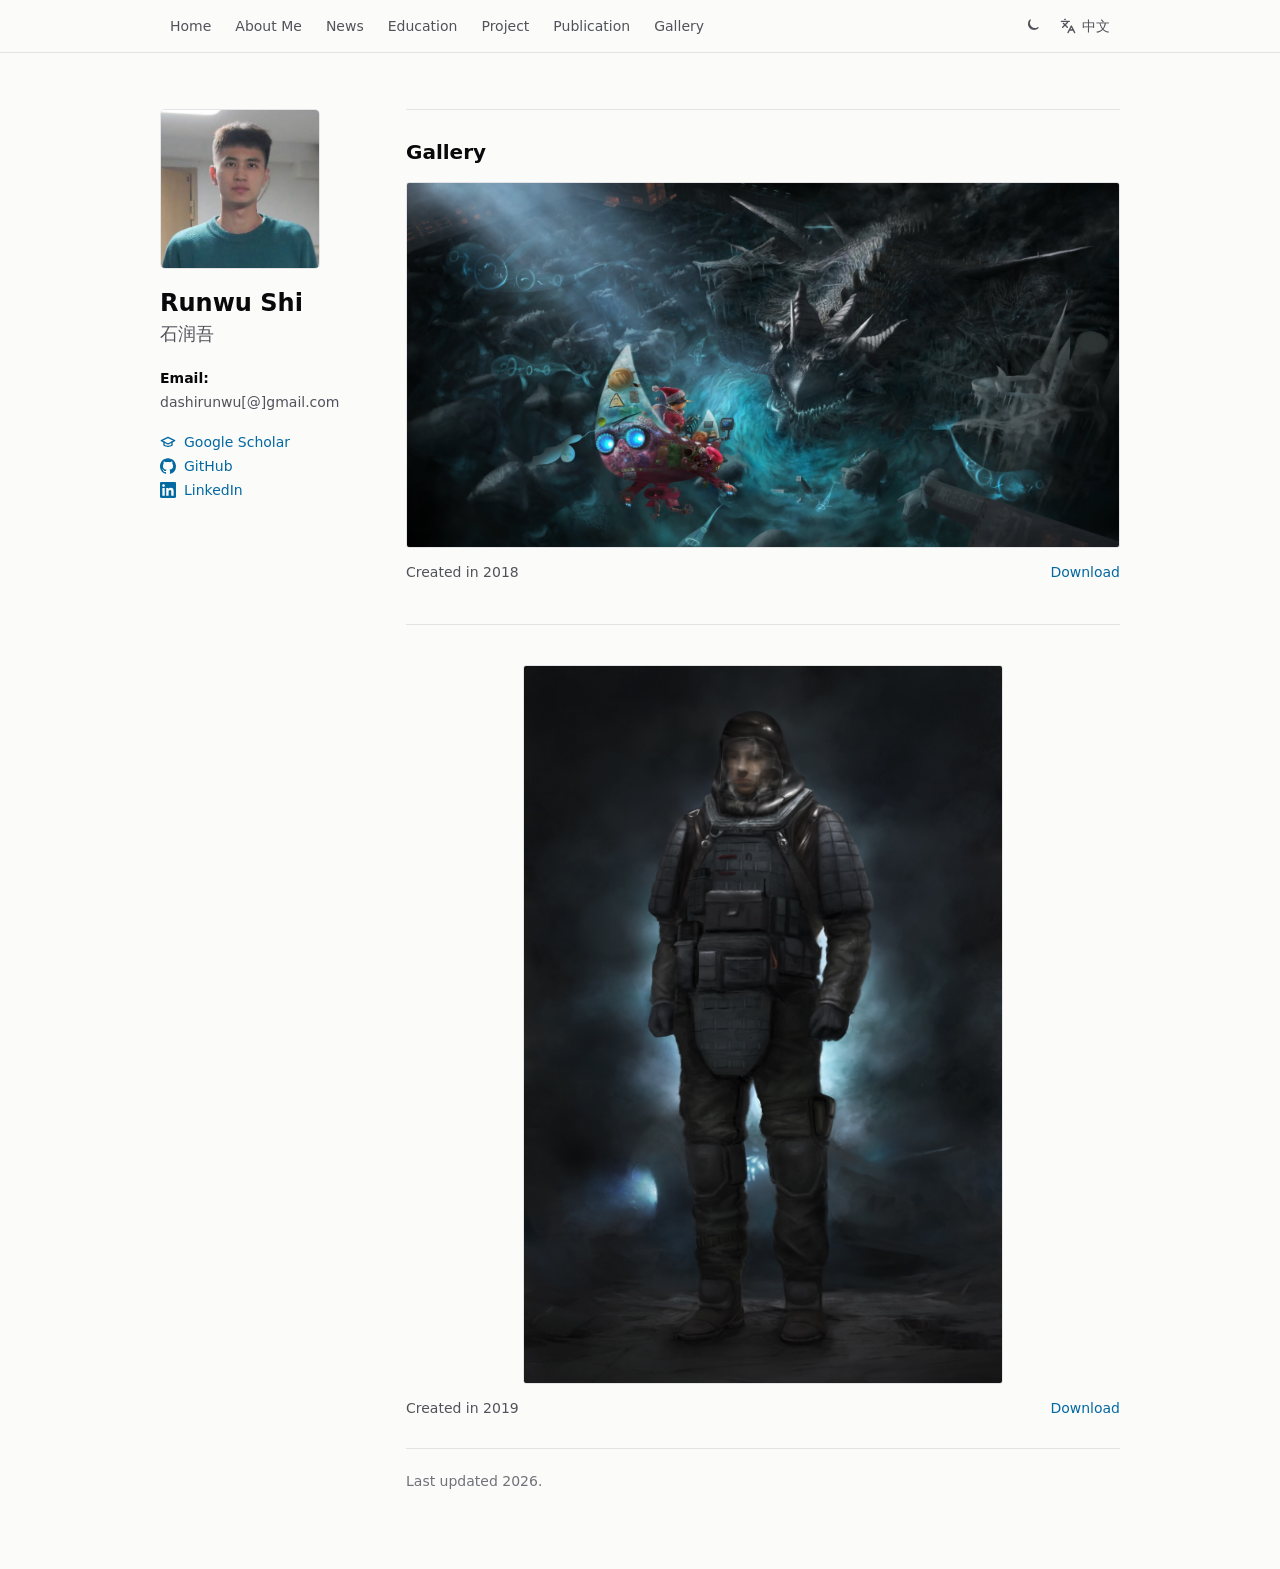
==== gallery.html @ cef799e3 "Add artwork gallery page" ====
<!doctype html>
<html lang="en" data-lang="en">
  <head>
    <meta charset="utf-8" />
    <meta name="viewport" content="width=device-width, initial-scale=1" />
    <title>Gallery | Runwu Shi（石润吾）Home page</title>
    <meta
      name="description"
      content="A gallery of paintings by Runwu Shi."
    />
    <meta property="og:title" content="Gallery | Runwu Shi（石润吾）Home page" />
    <meta property="og:description" content="A gallery of paintings by Runwu Shi." />
    <meta property="og:url" content="https://runwushi.github.io/gallery.html" />
    <meta property="og:type" content="website" />
    <link rel="icon" type="image/png" href="assets/favicon.png" />
    <link rel="apple-touch-icon" href="assets/favicon.png" />
    <link rel="stylesheet" href="styles.css" />
  </head>
  <body>
    <header class="site-header">
      <div class="header-inner">
        <nav class="nav" aria-label="Primary navigation">
          <a href="index.html#top">Home</a>
          <a href="index.html#about">About Me</a>
          <a href="index.html#news">News</a>
          <a href="index.html#education">Education</a>
          <a href="index.html#projects">Project</a>
          <a href="index.html#publications">Publication</a>
          <a href="gallery.html" aria-current="page">Gallery</a>
        </nav>
        <div class="header-actions">
          <button
            class="icon-button"
            id="theme-toggle"
            type="button"
            aria-label="Switch to dark mode"
            title="Switch to dark mode"
          >
            <svg class="moon-icon" aria-hidden="true" viewBox="0 0 24 24">
              <path d="M21 14.7A8.5 8.5 0 0 1 9.3 3a7 7 0 1 0 11.7 11.7Z" />
            </svg>
            <svg class="sun-icon" aria-hidden="true" viewBox="0 0 24 24">
              <circle cx="12" cy="12" r="4" />
              <path
                d="M12 2v2M12 20v2M4.9 4.9l1.4 1.4M17.7 17.7l1.4 1.4M2 12h2M20 12h2M4.9 19.1l1.4-1.4M17.7 6.3l1.4-1.4"
              />
            </svg>
          </button>
          <button class="language-button" id="language-toggle" type="button">
            <svg aria-hidden="true" viewBox="0 0 24 24">
              <path d="m5 8 6 6M4 14l6-6 2-3M2 5h12M7 2h1M22 22l-5-10-5 10M14 18h6" />
            </svg>
            <span class="lang-en">中文</span>
            <span class="lang-zh">English</span>
          </button>
        </div>
      </div>
    </header>

    <main id="top" class="page">
      <aside class="profile">
        <img
          class="portrait"
          src="assets/runwu-shi-photo.jpg"
          alt="Runwu Shi portrait"
        />
        <h1>Runwu Shi</h1>
        <p class="cn-name">石润吾</p>
        <p class="email">
          <strong><span class="lang-en">Email</span><span class="lang-zh">邮箱</span>:</strong>
          dashirunwu[@]gmail.com
        </p>
        <div class="profile-links">
          <a
            href="https://scholar.google.com/citations?user=aUKH6-wAAAAJ&amp;hl=zh-CN"
            target="_blank"
            rel="noreferrer"
          >
            <svg aria-hidden="true" viewBox="0 0 24 24">
              <path d="M22 10 12 5 2 10l10 5 10-5Z" />
              <path d="M6 12v5c2.7 2 9.3 2 12 0v-5" />
            </svg>
            Google Scholar
          </a>
          <a href="https://github.com/RunwuShi/" target="_blank" rel="noreferrer">
            <svg aria-hidden="true" viewBox="0 0 24 24" class="github-mark">
              <path
                d="M12 .3C5.37.3 0 5.67 0 12.3c0 5.3 3.44 9.8 8.2 11.38.6.11.82-.26.82-.58 0-.28-.01-1.04-.02-2.04-3.34.72-4.04-1.61-4.04-1.61-.55-1.39-1.33-1.76-1.33-1.76-1.09-.74.08-.73.08-.73 1.2.08 1.84 1.24 1.84 1.24 1.07 1.83 2.81 1.3 3.49 1 .11-.78.42-1.3.76-1.6-2.66-.3-5.46-1.33-5.46-5.93 0-1.31.47-2.38 1.24-3.22-.12-.3-.54-1.52.12-3.18 0 0 1.01-.32 3.3 1.23.96-.27 1.98-.4 3-.4s2.04.13 3 .4c2.29-1.55 3.3-1.23 3.3-1.23.66 1.66.24 2.88.12 3.18.77.84 1.24 1.91 1.24 3.22 0 4.61-2.81 5.62-5.48 5.92.43.37.82 1.1.82 2.22 0 1.6-.02 2.89-.02 3.28 0 .32.22.69.83.57A12 12 0 0 0 24 12.3C24 5.67 18.63.3 12 .3Z"
              />
            </svg>
            GitHub
          </a>
          <a href="https://www.linkedin.com/in/runwu-shi-97a55925b" target="_blank" rel="noreferrer">
            <svg aria-hidden="true" viewBox="0 0 24 24" class="brand-mark">
              <path
                d="M20.45 20.45h-3.56v-5.58c0-1.33-.02-3.04-1.85-3.04-1.86 0-2.14 1.45-2.14 2.95v5.67H9.34V8.98h3.41v1.57h.05a3.74 3.74 0 0 1 3.37-1.85c3.61 0 4.28 2.38 4.28 5.47v6.28ZM5.32 7.42a2.06 2.06 0 1 1 0-4.12 2.06 2.06 0 0 1 0 4.12Zm1.78 13.03H3.54V8.98H7.1v11.47ZM22.23 0H1.76C.79 0 0 .77 0 1.73v20.54C0 23.23.79 24 1.76 24h20.47c.98 0 1.77-.77 1.77-1.73V1.73C24 .77 23.21 0 22.23 0Z"
              />
            </svg>
            LinkedIn
          </a>
        </div>
      </aside>

      <article class="content">
        <section id="gallery">
          <h2><span class="lang-en">Gallery</span><span class="lang-zh">画廊</span></h2>
          <div class="gallery-list">
            <figure class="gallery-item">
              <img
                class="gallery-artwork"
                src="assets/gallery/runwu-shi-painting-2018-preview.jpg"
                alt="Painting created by Runwu Shi in 2018"
                width="1800"
                height="919"
              />
              <figcaption class="gallery-caption">
                <span class="lang-en">Created in 2018</span>
                <span class="lang-zh">创作于 2018</span>
                <a href="assets/gallery/runwu-shi-painting-2018.jpeg" download>
                  <span class="lang-en">Download</span><span class="lang-zh">下载原图</span>
                </a>
              </figcaption>
            </figure>

            <figure class="gallery-item">
              <img
                class="gallery-artwork portrait-artwork"
                src="assets/gallery/runwu-shi-painting-2019-preview.jpg"
                alt="Painting created by Runwu Shi in 2019"
                width="1000"
                height="1500"
                loading="lazy"
              />
              <figcaption class="gallery-caption">
                <span class="lang-en">Created in 2019</span>
                <span class="lang-zh">创作于 2019</span>
                <a href="assets/gallery/runwu-shi-painting-2019.png" download>
                  <span class="lang-en">Download</span><span class="lang-zh">下载原图</span>
                </a>
              </figcaption>
            </figure>
          </div>
        </section>

        <footer>Last updated 2026.</footer>
      </article>
    </main>

    <script src="script.js"></script>
  </body>
</html>
---- styles.css ----
:root {
  color-scheme: light;
  --bg: #fbfbfa;
  --text: #27272a;
  --muted: #52525b;
  --subtle: #71717a;
  --heading: #09090b;
  --line: #e4e4e7;
  --line-soft: #eeeeef;
  --hover: #f4f4f5;
  --link: #0369a1;
  --header-bg: rgb(251 251 250 / 0.95);
}

:root.dark {
  color-scheme: dark;
  --bg: #2b2b2b;
  --text: #d4d4d8;
  --muted: #d4d4d8;
  --subtle: #a1a1aa;
  --heading: #f4f4f5;
  --line: rgb(63 63 70 / 0.65);
  --line-soft: rgb(63 63 70 / 0.55);
  --hover: rgb(63 63 70 / 0.3);
  --link: #7dd3fc;
  --header-bg: rgb(43 43 43 / 0.95);
}

* {
  box-sizing: border-box;
}

html {
  scroll-behavior: smooth;
}

body {
  margin: 0;
  background: var(--bg);
  color: var(--text);
  font-family:
    ui-sans-serif,
    system-ui,
    -apple-system,
    BlinkMacSystemFont,
    "Segoe UI",
    sans-serif;
  transition:
    background-color 180ms ease,
    color 180ms ease;
}

a {
  color: var(--link);
  text-decoration: none;
}

a:hover {
  text-decoration: underline;
}

.site-header {
  position: sticky;
  top: 0;
  z-index: 50;
  border-bottom: 1px solid var(--line);
  background: var(--header-bg);
  backdrop-filter: blur(12px);
}

.header-inner {
  max-width: 64rem;
  margin: 0 auto;
  padding: 0.75rem 1.25rem;
  display: flex;
  align-items: center;
  justify-content: space-between;
  gap: 1rem;
}

.nav {
  display: flex;
  flex-wrap: wrap;
  align-items: center;
  gap: 0.25rem;
}

.nav a,
.language-button {
  border-radius: 3px;
  padding: 0.25rem 0.625rem;
  color: var(--muted);
  font-size: 0.875rem;
  line-height: 1.25rem;
  transition:
    background-color 150ms ease,
    color 150ms ease;
}

.nav a:hover,
.language-button:hover {
  background: var(--hover);
  color: var(--heading);
  text-decoration: none;
}

.header-actions {
  display: flex;
  align-items: center;
  flex-shrink: 0;
  gap: 0.25rem;
}

button {
  border: 0;
  background: transparent;
  font: inherit;
  color: inherit;
  cursor: pointer;
}

.icon-button {
  width: 1.75rem;
  height: 1.75rem;
  display: inline-flex;
  align-items: center;
  justify-content: center;
  color: var(--muted);
  transition: color 150ms ease;
}

.icon-button:hover {
  color: var(--heading);
}

.icon-button svg,
.language-button svg {
  width: 1rem;
  height: 1rem;
  fill: none;
  stroke: currentColor;
  stroke-linecap: round;
  stroke-linejoin: round;
  stroke-width: 2;
  transition: transform 150ms ease;
}

.icon-button:hover .moon-icon {
  transform: rotate(-12deg) scale(1.1);
}

.icon-button:hover .sun-icon {
  transform: rotate(12deg) scale(1.1);
}

.language-button:hover svg {
  transform: translateY(-0.125rem) scale(1.1);
}

.sun-icon,
.dark .moon-icon {
  display: none;
}

.dark .sun-icon {
  display: block;
}

.language-button {
  display: inline-flex;
  align-items: center;
  gap: 0.375rem;
}

.page {
  max-width: 64rem;
  margin: 0 auto;
  padding: 2.5rem 1.25rem;
  display: grid;
  gap: 2.25rem;
}

.profile {
  align-self: start;
}

.portrait {
  width: 8rem;
  aspect-ratio: 1;
  object-fit: cover;
  object-position: 50% 18%;
  border: 1px solid var(--line);
  border-radius: 5px;
  display: block;
}

.profile h1 {
  margin: 1.25rem 0 0;
  color: var(--heading);
  font-size: 1.5rem;
  line-height: 1.2;
}

.cn-name {
  margin: 0.25rem 0 0;
  color: var(--muted);
  font-size: 1.125rem;
  font-weight: 500;
}

.email {
  margin: 1.25rem 0 0;
  color: var(--muted);
  font-size: 0.875rem;
  line-height: 1.5rem;
}

.email strong {
  color: var(--heading);
  font-weight: 600;
}

.profile-links {
  margin-top: 1.25rem;
  display: flex;
  flex-direction: column;
  gap: 0.5rem;
}

.profile-links a {
  width: fit-content;
  display: inline-flex;
  align-items: center;
  gap: 0.5rem;
  font-size: 0.875rem;
}

.profile-links svg {
  width: 1rem;
  height: 1rem;
  flex: 0 0 auto;
  fill: none;
  stroke: currentColor;
  stroke-linecap: round;
  stroke-linejoin: round;
  stroke-width: 2;
}

.profile-links .github-mark,
.profile-links .brand-mark {
  fill: currentColor;
  stroke: none;
}

section {
  scroll-margin-top: 5rem;
  border-top: 1px solid var(--line);
  padding: 1.75rem 0;
}

h2 {
  margin: 0 0 1rem;
  color: var(--heading);
  font-size: 1.25rem;
  line-height: 1.75rem;
}

p {
  margin: 0;
}

section > p {
  max-width: 48rem;
  color: var(--muted);
  font-size: 1rem;
  line-height: 2rem;
}

.education-list {
  display: grid;
  gap: 0.625rem;
}

.education-row {
  display: grid;
  gap: 0.125rem;
}

.education-row p {
  color: var(--muted);
  font-size: 0.9375rem;
  line-height: 1.5rem;
}

.education-row strong {
  color: var(--heading);
  font-weight: 600;
}

.education-row time {
  color: var(--subtle);
  font-size: 0.75rem;
  font-weight: 500;
  line-height: 1.5rem;
}

.plain-list {
  margin: 0;
  padding: 0;
  list-style: none;
}

.project-list {
  display: grid;
  gap: 1.25rem;
  color: var(--muted);
  font-size: 0.9375rem;
  line-height: 1.75rem;
}

.paper-title {
  color: var(--heading);
  font-weight: 600;
}

.project-list .links {
  margin-top: 0.25rem;
}

.links a {
  margin-right: 0.5rem;
}

.publication-list {
  margin: 0;
  padding-left: 1.25rem;
  color: var(--text);
  font-size: 0.9375rem;
  line-height: 1.75rem;
}

.publication-group-title {
  margin: 0 0 0.75rem;
  color: var(--subtle);
  font-size: 0.8125rem;
  font-weight: 600;
  letter-spacing: 0;
}

.publication-list li + li {
  margin-top: 0.75rem;
}

.publication-list strong {
  color: var(--heading);
  font-weight: 700;
}

.publication-list em {
  color: var(--muted);
  font-style: italic;
}

.publication-list a {
  margin-left: 0.25rem;
}

.note {
  color: var(--subtle);
}

.gallery-list {
  display: grid;
  gap: 2.5rem;
}

.gallery-item {
  margin: 0;
}

.gallery-item + .gallery-item {
  padding-top: 2.5rem;
  border-top: 1px solid var(--line);
}

.gallery-artwork {
  width: 100%;
  height: auto;
  display: block;
  border: 1px solid var(--line);
  border-radius: 3px;
}

.gallery-artwork.portrait-artwork {
  max-width: 30rem;
  margin: 0 auto;
}

.gallery-caption {
  margin-top: 0.75rem;
  display: flex;
  align-items: baseline;
  justify-content: space-between;
  gap: 1rem;
  color: var(--muted);
  font-size: 0.875rem;
  line-height: 1.5rem;
}

.gallery-caption a {
  flex-shrink: 0;
}

hr {
  margin: 1.75rem 0;
  border: 0;
  border-top: 1px solid var(--line);
}

footer {
  border-top: 1px solid var(--line);
  padding: 1.5rem 0;
  color: var(--subtle);
  font-size: 0.875rem;
}

[data-lang="en"] .lang-zh,
[data-lang="zh"] .lang-en {
  display: none;
}

@media (min-width: 640px) {
  .header-inner,
  .page {
    padding-left: 2rem;
    padding-right: 2rem;
  }

  .portrait {
    width: 10rem;
  }
}

@media (min-width: 768px) {
  .page {
    grid-template-columns: 13.125rem minmax(0, 1fr);
    padding-top: 3.5rem;
    padding-bottom: 3.5rem;
  }

  .profile {
    position: sticky;
    top: 5rem;
  }

  .education-row {
    grid-template-columns: minmax(0, 1fr) auto;
    column-gap: 1.5rem;
  }

  .education-row time {
    text-align: right;
  }
}

@media (max-width: 520px) {
  .header-inner {
    align-items: flex-start;
  }

  .header-actions {
    padding-top: 0.125rem;
  }

  .nav a,
  .language-button {
    padding-left: 0.4rem;
    padding-right: 0.4rem;
  }
}
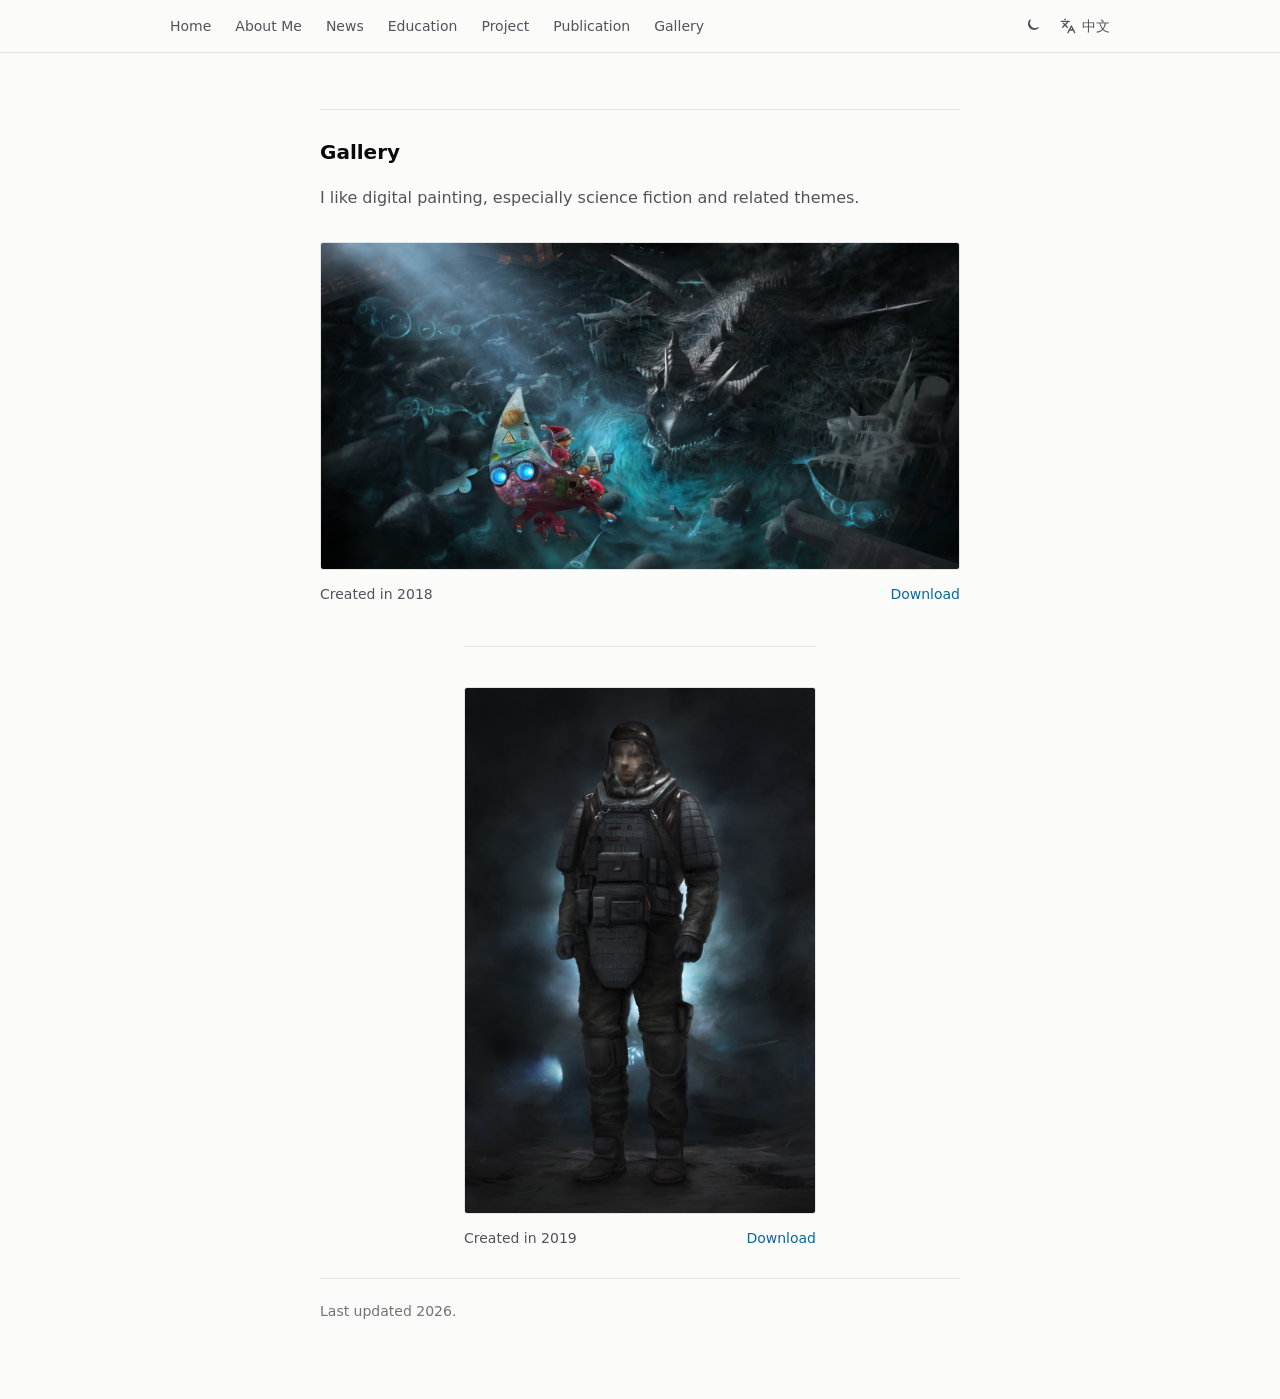
==== commit 49e8be5b: "Refine gallery layout" ====
--- a/gallery.html
+++ b/gallery.html
@@ -57,53 +57,14 @@
       </div>
     </header>
 
-    <main id="top" class="page">
-      <aside class="profile">
-        <img
-          class="portrait"
-          src="assets/runwu-shi-photo.jpg"
-          alt="Runwu Shi portrait"
-        />
-        <h1>Runwu Shi</h1>
-        <p class="cn-name">石润吾</p>
-        <p class="email">
-          <strong><span class="lang-en">Email</span><span class="lang-zh">邮箱</span>:</strong>
-          dashirunwu[@]gmail.com
-        </p>
-        <div class="profile-links">
-          <a
-            href="https://scholar.google.com/citations?user=aUKH6-wAAAAJ&amp;hl=zh-CN"
-            target="_blank"
-            rel="noreferrer"
-          >
-            <svg aria-hidden="true" viewBox="0 0 24 24">
-              <path d="M22 10 12 5 2 10l10 5 10-5Z" />
-              <path d="M6 12v5c2.7 2 9.3 2 12 0v-5" />
-            </svg>
-            Google Scholar
-          </a>
-          <a href="https://github.com/RunwuShi/" target="_blank" rel="noreferrer">
-            <svg aria-hidden="true" viewBox="0 0 24 24" class="github-mark">
-              <path
-                d="M12 .3C5.37.3 0 5.67 0 12.3c0 5.3 3.44 9.8 8.2 11.38.6.11.82-.26.82-.58 0-.28-.01-1.04-.02-2.04-3.34.72-4.04-1.61-4.04-1.61-.55-1.39-1.33-1.76-1.33-1.76-1.09-.74.08-.73.08-.73 1.2.08 1.84 1.24 1.84 1.24 1.07 1.83 2.81 1.3 3.49 1 .11-.78.42-1.3.76-1.6-2.66-.3-5.46-1.33-5.46-5.93 0-1.31.47-2.38 1.24-3.22-.12-.3-.54-1.52.12-3.18 0 0 1.01-.32 3.3 1.23.96-.27 1.98-.4 3-.4s2.04.13 3 .4c2.29-1.55 3.3-1.23 3.3-1.23.66 1.66.24 2.88.12 3.18.77.84 1.24 1.91 1.24 3.22 0 4.61-2.81 5.62-5.48 5.92.43.37.82 1.1.82 2.22 0 1.6-.02 2.89-.02 3.28 0 .32.22.69.83.57A12 12 0 0 0 24 12.3C24 5.67 18.63.3 12 .3Z"
-              />
-            </svg>
-            GitHub
-          </a>
-          <a href="https://www.linkedin.com/in/runwu-shi-97a55925b" target="_blank" rel="noreferrer">
-            <svg aria-hidden="true" viewBox="0 0 24 24" class="brand-mark">
-              <path
-                d="M20.45 20.45h-3.56v-5.58c0-1.33-.02-3.04-1.85-3.04-1.86 0-2.14 1.45-2.14 2.95v5.67H9.34V8.98h3.41v1.57h.05a3.74 3.74 0 0 1 3.37-1.85c3.61 0 4.28 2.38 4.28 5.47v6.28ZM5.32 7.42a2.06 2.06 0 1 1 0-4.12 2.06 2.06 0 0 1 0 4.12Zm1.78 13.03H3.54V8.98H7.1v11.47ZM22.23 0H1.76C.79 0 0 .77 0 1.73v20.54C0 23.23.79 24 1.76 24h20.47c.98 0 1.77-.77 1.77-1.73V1.73C24 .77 23.21 0 22.23 0Z"
-              />
-            </svg>
-            LinkedIn
-          </a>
-        </div>
-      </aside>
-
-      <article class="content">
+    <main id="top" class="page gallery-page">
+      <article class="content gallery-content">
         <section id="gallery">
           <h2><span class="lang-en">Gallery</span><span class="lang-zh">画廊</span></h2>
+          <p class="gallery-intro">
+            <span class="lang-en">I like digital painting, especially science fiction and related themes.</span>
+            <span class="lang-zh">我喜欢数字绘画，比如科幻等主题。</span>
+          </p>
           <div class="gallery-list">
             <figure class="gallery-item">
               <img
@@ -122,9 +83,9 @@
               </figcaption>
             </figure>
 
-            <figure class="gallery-item">
+            <figure class="gallery-item portrait-item">
               <img
-                class="gallery-artwork portrait-artwork"
+                class="gallery-artwork"
                 src="assets/gallery/runwu-shi-painting-2019-preview.jpg"
                 alt="Painting created by Runwu Shi in 2019"
                 width="1000"
--- a/styles.css
+++ b/styles.css
@@ -369,6 +369,19 @@
   color: var(--subtle);
 }
 
+.gallery-page {
+  max-width: 44rem;
+  display: block;
+}
+
+.gallery-content {
+  width: 100%;
+}
+
+.gallery-intro {
+  margin-bottom: 1.75rem;
+}
+
 .gallery-list {
   display: grid;
   gap: 2.5rem;
@@ -391,8 +404,8 @@
   border-radius: 3px;
 }
 
-.gallery-artwork.portrait-artwork {
-  max-width: 30rem;
+.gallery-item.portrait-item {
+  width: min(100%, 22rem);
   margin: 0 auto;
 }
 
